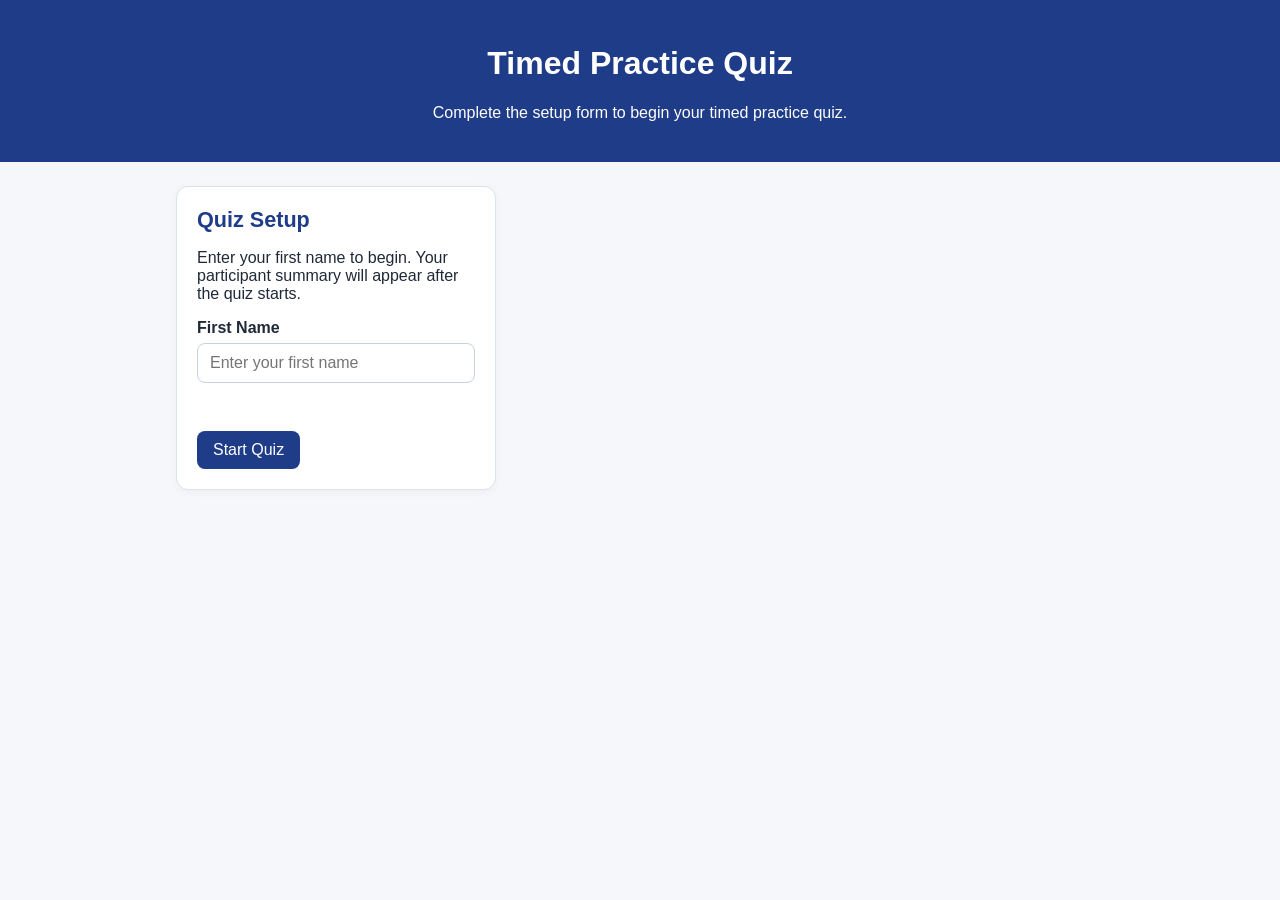
==== week-7/starter/index.html @ eaab8977 "Refactor quiz functions using function composition" ====
<!-- ==================================================
     Timed Practice Quiz Application
     ==================================================
     This HTML document provides a timed math quiz interface.
     - Participants enter their first name to start
     - A countdown timer tracks remaining quiz time
     - Users answer 5 math problems
     - Results display showing total correct answers
     ================================================== -->

<!DOCTYPE html>
<html lang="en">
  <head>
    <meta charset="utf-8" />
    <meta name="viewport" content="width=device-width,initial-scale=1.0" />
    <title>Timed Practice Quiz</title>
    <link rel="stylesheet" href="styles.css" />
    <script src="app.js" defer></script>
  </head>
  <body>
    <!-- Page header with title and instructions -->
    <header>
      <h1>Timed Practice Quiz</h1>
      <p>Complete the setup form to begin your timed practice quiz.</p>
    </header>
    <main>
      <!-- Two-column layout: sidebar (left) and quiz section (right) -->
      <div class="app-grid">
        <!-- Left sidebar with setup form and summary -->
        <aside class="sidebar">
          <!-- Quiz setup form - initial data entry -->
          <section class="setup-section">
            <h2>Quiz Setup</h2>

            <p class="section-note">
              Enter your first name to begin. Your participant summary will
              appear after the quiz starts.
            </p>

            <!-- Data entry form for participant information -->
            <form id="quizSetup" novalidate>
              <!-- First name input field -->
              <div class="form-row">
                <label for="firstName">First Name</label>
                <input
                  type="text"
                  id="firstName"
                  name="firstName"
                  placeholder="Enter your first name"
                  required
                />
              </div>

              <!-- Error message display area -->
              <p id="errorBox" class="error-box"></p>

              <!-- Form submission button -->
              <div class="form-actions">
                <button type="submit" id="startQuizBtn">Start Quiz</button>
              </div>
            </form>
          </section>

          <!-- Participant summary - shown after quiz starts -->
          <section id="summarySection" class="summary-section hidden">
            <h2>Participant Summary</h2>

            <!-- Display confirmed participant information -->
            <div class="summary-grid">
              <p>
                <strong>First Name:</strong>
                <span id="summaryFirstName"></span>
              </p>
            </div>
          </section>
        </aside>

        <!-- Main quiz section - shown after quiz starts -->
        <section id="quizSection" class="quiz-section hidden">
          <!-- Header with title and countdown timer -->
          <div class="quiz-header">
            <div>
              <h2>Quiz Questions</h2>
              <p class="section-note">
                Answer each question before the timer reaches zero.
              </p>
            </div>

            <!-- Countdown timer display -->
            <div class="timer-box">
              <span class="timer-label">Time Left</span>
              <!-- Display current time remaining -->
              <input id="quizClock" value="60" readonly />
            </div>
          </div>

          <!-- Quiz questions container -->
          <div id="quizQuestions" class="questions-list">
            <!-- Question 1 -->
            <div class="question-row">
              <div class="question-content">
                <div class="question-text">
                  <label for="question1">1) 5 + 2x = 25</label>
                </div>
                <!-- User input for question 1 -->
                <div class="question-input">
                  <input id="question1" type="text" />
                </div>
              </div>
            </div>

            <!-- Question 2 -->
            <div class="question-row">
              <div class="question-content">
                <div class="question-text">
                  <label for="question2">2) 30 - 5x = 10</label>
                </div>
                <div class="question-input">
                  <input id="question2" type="text" />
                </div>
              </div>
            </div>

            <!-- Question 3 -->
            <div class="question-row">
              <div class="question-content">
                <div class="question-text">
                  <label for="question3">3) 6 + 3x = -12</label>
                </div>
                <div class="question-input">
                  <input id="question3" type="text" />
                </div>
              </div>
            </div>

            <!-- Question 4 -->
            <div class="question-row">
              <div class="question-content">
                <div class="question-text">
                  <label for="question4">4) 44 - 12x = -16</label>
                </div>
                <div class="question-input">
                  <input id="question4" type="text" />
                </div>
              </div>
            </div>

            <!-- Question 5 -->
            <div class="question-row">
              <div class="question-content">
                <div class="question-text">
                  <label for="question5">5) 48 + 6x = 6</label>
                </div>
                <div class="question-input">
                  <input id="question5" type="text" />
                </div>
              </div>
            </div>
          </div>
        </section>
      </div>

      <!-- Results section - shown when quiz time expires or completes -->
      <section id="resultsSection" class="results-section hidden">
        <h2>Quiz Results</h2>
        <!-- Display score message populated by JavaScript -->
        <p id="resultsMessage"></p>
      </section>
    </main>
  </body>
</html>
---- week-7/starter/styles.css ----
/* ==================================================
   TIMED PRACTICE QUIZ - STYLESHEET
   ==================================================
   Styles for a layout-responsive quiz application with:
   - Sidebar (left) for setup and participant summary
   - Main content area (right) for quiz and results
   - Mobile-responsive design
   - Timer display and countdown styling
   ================================================== */

/* Reset and base styles */
* {
  box-sizing: border-box; /* Include padding/border in element sizing */
}

body {
  margin: 0;
  font-family: Arial, Helvetica, sans-serif;
  background: #f5f7fb; /* Light blue background */
  color: #1f2937; /* Dark gray text */
}
/* Page header */
header {
  background: #1f3c88; /* Dark blue header */
  color: #fff;
  padding: 24px 16px;
  text-align: center;
}

/* Main content container */
main {
  max-width: 960px; /* Limit width on large screens */
  margin: 0 auto;
  padding: 24px 16px 40px;
}
/* Two-column layout: fixed-width sidebar + flexible main area */
.app-grid {
  display: grid;
  grid-template-columns: 320px 1fr; /* 320px sidebar, remaining space for quiz */
  gap: 20px;
  align-items: start;
}
/* Sidebar sections spacing */
.sidebar .setup-section,
.sidebar .summary-section {
  margin-bottom: 16px;
}

/* Card-style section container */
section {
  background: #ffffff;
  border: 1px solid #dbe2ea;
  border-radius: 12px;
  padding: 20px;
  margin-bottom: 20px;
  box-shadow: 0 2px 8px rgba(0, 0, 0, 0.04); /* Subtle shadow for depth */
}
/* Section headings */
h2 {
  margin-top: 0;
  margin-bottom: 16px;
  font-size: 1.35rem;
  color: #1f3c88;
}

/* Form and question spacing */
.form-row,
.question-row {
  margin-bottom: 14px;
}

/* Form labels */
label {
  display: block;
  margin-bottom: 6px;
  font-weight: 600;
}
/* Text inputs and selects */
input[type="text"],
select {
  width: 100%;
  max-width: 320px;
  padding: 10px 12px;
  border: 1px solid #c7d2de;
  border-radius: 8px;
  font-size: 1rem;
  background: #fff;
}

/* Question input styling - narrower for answer boxes */
.question-input input[type="text"],
.question-row input[type="text"] {
  max-width: 120px; /* Limit width for answer inputs */
  width: 100%;
  padding: 8px 10px;
  font-size: 1rem;
}
/* Button styling */
button {
  background: #1f3c88;
  color: #fff;
  border: none;
  border-radius: 8px;
  padding: 10px 16px;
  font-size: 1rem;
  cursor: pointer;
}

/* Button hover state */
button:hover {
  background: #17306f; /* Darker blue on hover */
}
/* Error message display */
.error-box {
  min-height: 22px;
  color: #b42318; /* Red text for errors */
  font-weight: 600;
  margin: 8px 0 12px;
}

/* Summary and results text */
.summary-section p,
.results-section p {
  margin: 8px 0;
}
/* Quiz header with title and timer */
.quiz-header {
  display: flex;
  justify-content: space-between;
  align-items: flex-start;
  gap: 20px;
  margin-bottom: 18px;
}

/* Timer display box */
.timer-box {
  min-width: 140px;
  padding: 14px 12px;
  text-align: center;
  border-radius: 12px;
  background: linear-gradient(180deg, #eef4ff 0%, #e6f0ff 100%); /* Blue gradient background */
  border: 1px solid #c8d8f2;
  box-shadow: 0 4px 12px rgba(31, 60, 136, 0.08);
}

/* Timer display field */
#quizClock {
  width: 80px;
  text-align: center;
  font-size: 1.4rem;
  font-weight: bold;
  border: none;
  background: transparent;
  color: #1f3c88;
} /* Questions container */
.questions-list {
  display: grid;
  grid-template-columns: 1fr;
  gap: 12px; /* Space between question rows */
}

/* Question row wrapper */
.question-row {
  padding: 0; /* Inner spacing handled by .question-content */
  border: none;
  background: transparent;
}

/* Question card container */
.question-content {
  display: flex;
  justify-content: space-between;
  align-items: center;
  gap: 12px;
  padding: 14px;
  border: 1px solid #e5e7eb;
  border-radius: 10px;
  background: #fff;
}

/* Question text */
.question-text {
  flex: 1 1 auto; /* Expand to fill available space */
  font-weight: 600;
  color: #0f172a;
}

/* Question input area */
.question-input {
  flex: 0 0 140px; /* Fixed width for answer inputs */
  display: flex;
  align-items: center;
}
/* Question row background */
.question-row {
  padding: 14px;
  border: 1px solid #e5e7eb;
  border-radius: 10px;
  background: #fafbfc;
}

/* Styling for incorrect answers */
.question-row input.wronganswer {
  background: #fde8e8; /* Light red background */
  border-color: #f5a5a5;
  color: #991b1b; /* Dark red text */
}

/* Hidden class for toggling section visibility */
.hidden {
  display: none;
} /* ==================================================
   RESPONSIVE DESIGN - Mobile and Tablet
   ================================================== */
@media (max-width: 800px) {
  /* Stack sidebar and quiz on top of each other */
  .app-grid {
    grid-template-columns: 1fr;
  }

  /* Stack quiz header items vertically on mobile */
  .quiz-header {
    flex-direction: column;
    align-items: stretch;
  }

  /* Adjust timer positioning on mobile */
  .timer-box {
    margin-top: 8px;
    align-self: flex-end;
    min-width: 120px;
  }
}
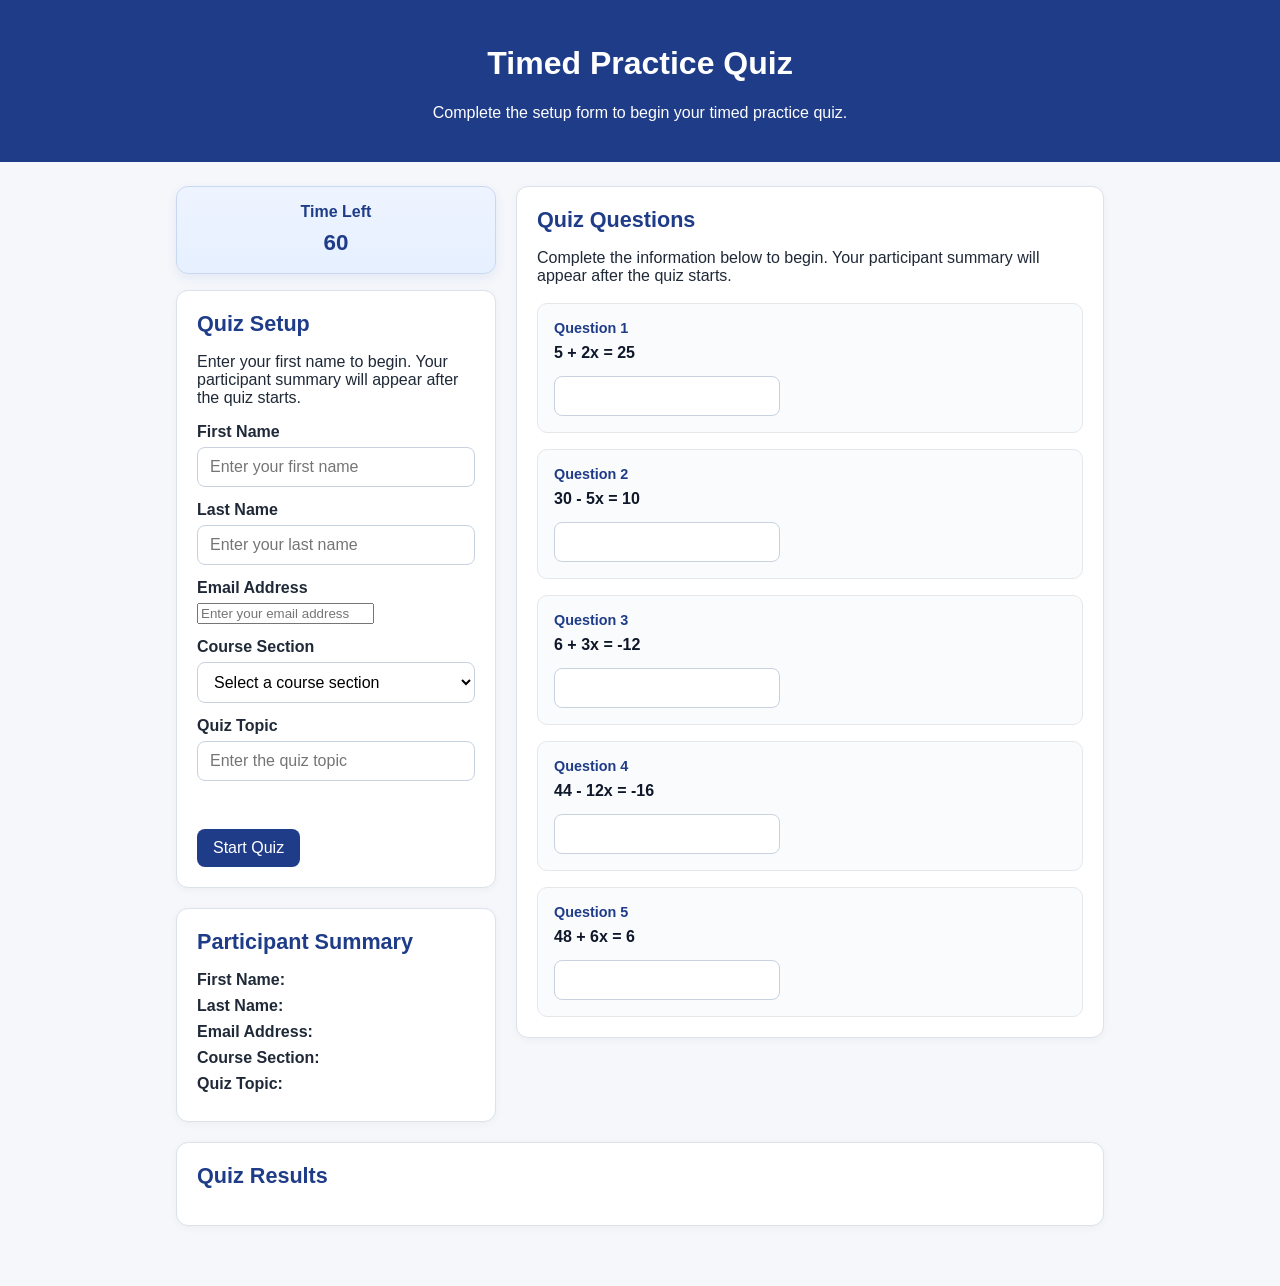
==== commit 527aa7a5: "final changes for assignment 8.2 part 2 form validation" ====
--- a/week-7/starter/index.html
+++ b/week-7/starter/index.html
@@ -17,18 +17,26 @@
     <link rel="stylesheet" href="styles.css" />
     <script src="app.js" defer></script>
   </head>
+
   <body>
     <!-- Page header with title and instructions -->
     <header>
       <h1>Timed Practice Quiz</h1>
       <p>Complete the setup form to begin your timed practice quiz.</p>
     </header>
+
     <main>
       <!-- Two-column layout: sidebar (left) and quiz section (right) -->
       <div class="app-grid">
-        <!-- Left sidebar with setup form and summary -->
+        <!-- Left sidebar -->
         <aside class="sidebar">
-          <!-- Quiz setup form - initial data entry -->
+          <!-- Countdown timer moved into the sidebar -->
+          <div class="timer-box">
+            <span class="timer-label">Time Left</span>
+            <input id="quizClock" value="60" readonly />
+          </div>
+
+          <!-- Quiz setup form -->
           <section class="setup-section">
             <h2>Quiz Setup</h2>
 
@@ -51,6 +59,54 @@
                 />
               </div>
 
+              <!-- Last name input field -->
+              <div class="form-row">
+                <label for="lastName">Last Name</label>
+                <input
+                  type="text"
+                  id="lastName"
+                  name="lastName"
+                  placeholder="Enter your last name"
+                  required
+                />
+              </div>
+
+              <!-- Email address input field -->
+              <div class="form-row">
+                <label for="emailAddress">Email Address</label>
+                <input
+                  type="email"
+                  id="emailAddress"
+                  name="emailAddress"
+                  placeholder="Enter your email address"
+                  required
+                />
+              </div>
+
+              <!-- Course section dropdown -->
+              <div class="form-row">
+                <label for="courseSection">Course Section</label>
+                <select id="courseSection" name="courseSection" required>
+                  <option value="">Select a course section</option>
+                  <option value="WEB 231">WEB 231</option>
+                  <option value="WEB 330">WEB 330</option>
+                  <option value="WEB 340">WEB 340</option>
+                  <option value="WEB 425">WEB 425</option>
+                </select>
+              </div>
+
+              <!-- Quiz topic input field -->
+              <div class="form-row">
+                <label for="quizTopic">Quiz Topic</label>
+                <input
+                  type="text"
+                  id="quizTopic"
+                  name="quizTopic"
+                  placeholder="Enter the quiz topic"
+                  required
+                />
+              </div>
+
               <!-- Error message display area -->
               <p id="errorBox" class="error-box"></p>
 
@@ -61,48 +117,59 @@
             </form>
           </section>
 
-          <!-- Participant summary - shown after quiz starts -->
+          <!-- Participant summary -->
           <section id="summarySection" class="summary-section hidden">
             <h2>Participant Summary</h2>
 
-            <!-- Display confirmed participant information -->
             <div class="summary-grid">
               <p>
                 <strong>First Name:</strong>
                 <span id="summaryFirstName"></span>
               </p>
+              <p>
+                <strong>Last Name:</strong>
+                <span id="summaryLastName"></span>
+              </p>
+              <p>
+                <strong>Email Address:</strong>
+                <span id="summaryEmailAddress"></span>
+              </p>
+              <p>
+                <strong>Course Section:</strong>
+                <span id="summaryCourseSection"></span>
+              </p>
+              <p>
+                <strong>Quiz Topic:</strong>
+                <span id="summaryQuizTopic"></span>
+              </p>
             </div>
           </section>
         </aside>
 
-        <!-- Main quiz section - shown after quiz starts -->
+        <!-- Main quiz section -->
         <section id="quizSection" class="quiz-section hidden">
-          <!-- Header with title and countdown timer -->
+          <!-- Quiz header -->
           <div class="quiz-header">
             <div>
               <h2>Quiz Questions</h2>
               <p class="section-note">
-                Answer each question before the timer reaches zero.
-              </p>
-            </div>
-
-            <!-- Countdown timer display -->
-            <div class="timer-box">
-              <span class="timer-label">Time Left</span>
-              <!-- Display current time remaining -->
-              <input id="quizClock" value="60" readonly />
+                Complete the information below to begin. Your participant
+                summary will appear after the quiz starts.
+              </p>
             </div>
           </div>
 
-          <!-- Quiz questions container -->
+          <!-- Quiz questions -->
           <div id="quizQuestions" class="questions-list">
             <!-- Question 1 -->
             <div class="question-row">
               <div class="question-content">
-                <div class="question-text">
-                  <label for="question1">1) 5 + 2x = 25</label>
-                </div>
-                <!-- User input for question 1 -->
+                <div class="question-label">Question 1</div>
+
+                <div class="question-text">
+                  <label for="question1">5 + 2x = 25</label>
+                </div>
+
                 <div class="question-input">
                   <input id="question1" type="text" />
                 </div>
@@ -112,9 +179,12 @@
             <!-- Question 2 -->
             <div class="question-row">
               <div class="question-content">
-                <div class="question-text">
-                  <label for="question2">2) 30 - 5x = 10</label>
-                </div>
+                <div class="question-label">Question 2</div>
+
+                <div class="question-text">
+                  <label for="question2">30 - 5x = 10</label>
+                </div>
+
                 <div class="question-input">
                   <input id="question2" type="text" />
                 </div>
@@ -124,9 +194,12 @@
             <!-- Question 3 -->
             <div class="question-row">
               <div class="question-content">
-                <div class="question-text">
-                  <label for="question3">3) 6 + 3x = -12</label>
-                </div>
+                <div class="question-label">Question 3</div>
+
+                <div class="question-text">
+                  <label for="question3">6 + 3x = -12</label>
+                </div>
+
                 <div class="question-input">
                   <input id="question3" type="text" />
                 </div>
@@ -136,9 +209,12 @@
             <!-- Question 4 -->
             <div class="question-row">
               <div class="question-content">
-                <div class="question-text">
-                  <label for="question4">4) 44 - 12x = -16</label>
-                </div>
+                <div class="question-label">Question 4</div>
+
+                <div class="question-text">
+                  <label for="question4">44 - 12x = -16</label>
+                </div>
+
                 <div class="question-input">
                   <input id="question4" type="text" />
                 </div>
@@ -148,9 +224,12 @@
             <!-- Question 5 -->
             <div class="question-row">
               <div class="question-content">
-                <div class="question-text">
-                  <label for="question5">5) 48 + 6x = 6</label>
-                </div>
+                <div class="question-label">Question 5</div>
+
+                <div class="question-text">
+                  <label for="question5">48 + 6x = 6</label>
+                </div>
+
                 <div class="question-input">
                   <input id="question5" type="text" />
                 </div>
@@ -160,10 +239,10 @@
         </section>
       </div>
 
-      <!-- Results section - shown when quiz time expires or completes -->
+      <!-- Results section -->
       <section id="resultsSection" class="results-section hidden">
         <h2>Quiz Results</h2>
-        <!-- Display score message populated by JavaScript -->
+
         <p id="resultsMessage"></p>
       </section>
     </main>
--- a/week-7/starter/styles.css
+++ b/week-7/starter/styles.css
@@ -2,26 +2,27 @@
    TIMED PRACTICE QUIZ - STYLESHEET
    ==================================================
    Styles for a layout-responsive quiz application with:
-   - Sidebar (left) for setup and participant summary
-   - Main content area (right) for quiz and results
+   - Sidebar for timer, setup, and participant summary
+   - Main content area for quiz questions and results
+   - Stacked question layout
    - Mobile-responsive design
-   - Timer display and countdown styling
    ================================================== */
 
 /* Reset and base styles */
 * {
-  box-sizing: border-box; /* Include padding/border in element sizing */
+  box-sizing: border-box;
 }
 
 body {
   margin: 0;
   font-family: Arial, Helvetica, sans-serif;
-  background: #f5f7fb; /* Light blue background */
-  color: #1f2937; /* Dark gray text */
-}
+  background: #f5f7fb;
+  color: #1f2937;
+}
+
 /* Page header */
 header {
-  background: #1f3c88; /* Dark blue header */
+  background: #1f3c88;
   color: #fff;
   padding: 24px 16px;
   text-align: center;
@@ -29,21 +30,27 @@
 
 /* Main content container */
 main {
-  max-width: 960px; /* Limit width on large screens */
+  max-width: 960px;
   margin: 0 auto;
   padding: 24px 16px 40px;
 }
-/* Two-column layout: fixed-width sidebar + flexible main area */
+
+/* Two-column application layout */
 .app-grid {
   display: grid;
-  grid-template-columns: 320px 1fr; /* 320px sidebar, remaining space for quiz */
+  grid-template-columns: 320px 1fr;
   gap: 20px;
   align-items: start;
 }
-/* Sidebar sections spacing */
-.sidebar .setup-section,
-.sidebar .summary-section {
+
+.sidebar .timer-box {
+  width: 100%;
+  padding: 16px 12px;
   margin-bottom: 16px;
+  text-align: center;
+  border: 1px solid #c8d8f2;
+  border-radius: 12px;
+  background: linear-gradient(180deg, #eef4ff 0%, #e6f0ff 100%);
 }
 
 /* Card-style section container */
@@ -53,8 +60,9 @@
   border-radius: 12px;
   padding: 20px;
   margin-bottom: 20px;
-  box-shadow: 0 2px 8px rgba(0, 0, 0, 0.04); /* Subtle shadow for depth */
-}
+  box-shadow: 0 2px 8px rgba(0, 0, 0, 0.04);
+}
+
 /* Section headings */
 h2 {
   margin-top: 0;
@@ -63,9 +71,8 @@
   color: #1f3c88;
 }
 
-/* Form and question spacing */
-.form-row,
-.question-row {
+/* Form spacing */
+.form-row {
   margin-bottom: 14px;
 }
 
@@ -75,8 +82,9 @@
   margin-bottom: 6px;
   font-weight: 600;
 }
+
 /* Text inputs and selects */
-input[type="text"],
+input[type='text'],
 select {
   width: 100%;
   max-width: 320px;
@@ -87,14 +95,6 @@
   background: #fff;
 }
 
-/* Question input styling - narrower for answer boxes */
-.question-input input[type="text"],
-.question-row input[type="text"] {
-  max-width: 120px; /* Limit width for answer inputs */
-  width: 100%;
-  padding: 8px 10px;
-  font-size: 1rem;
-}
 /* Button styling */
 button {
   background: #1f3c88;
@@ -106,14 +106,14 @@
   cursor: pointer;
 }
 
-/* Button hover state */
 button:hover {
-  background: #17306f; /* Darker blue on hover */
-}
+  background: #17306f;
+}
+
 /* Error message display */
 .error-box {
   min-height: 22px;
-  color: #b42318; /* Red text for errors */
+  color: #b42318;
   font-weight: 600;
   margin: 8px 0 12px;
 }
@@ -123,24 +123,29 @@
 .results-section p {
   margin: 8px 0;
 }
-/* Quiz header with title and timer */
-.quiz-header {
-  display: flex;
-  justify-content: space-between;
-  align-items: flex-start;
-  gap: 20px;
-  margin-bottom: 18px;
-}
-
-/* Timer display box */
+
+/* ==================================================
+   TIMER
+   ================================================== */
+
+/* Timer now appears in the sidebar above Quiz Setup */
 .timer-box {
   min-width: 140px;
   padding: 14px 12px;
+  margin-bottom: 16px;
   text-align: center;
   border-radius: 12px;
-  background: linear-gradient(180deg, #eef4ff 0%, #e6f0ff 100%); /* Blue gradient background */
+  background: linear-gradient(180deg, #eef4ff 0%, #e6f0ff 100%);
   border: 1px solid #c8d8f2;
   box-shadow: 0 4px 12px rgba(31, 60, 136, 0.08);
+}
+
+/* Timer label */
+.timer-label {
+  display: block;
+  margin-bottom: 8px;
+  font-weight: 600;
+  color: #1f3c88;
 }
 
 /* Timer display field */
@@ -152,82 +157,49 @@
   border: none;
   background: transparent;
   color: #1f3c88;
-} /* Questions container */
+}
+
+/* ==================================================
+   QUIZ
+   ================================================== */
+
+.quiz-header {
+  margin-bottom: 18px;
+}
+
+/* Questions container */
 .questions-list {
   display: grid;
   grid-template-columns: 1fr;
-  gap: 12px; /* Space between question rows */
-}
-
-/* Question row wrapper */
+  gap: 16px;
+}
+
+/* Individual question card */
 .question-row {
-  padding: 0; /* Inner spacing handled by .question-content */
-  border: none;
-  background: transparent;
-}
-
-/* Question card container */
-.question-content {
-  display: flex;
-  justify-content: space-between;
-  align-items: center;
-  gap: 12px;
-  padding: 14px;
-  border: 1px solid #e5e7eb;
-  border-radius: 10px;
-  background: #fff;
-}
-
-/* Question text */
-.question-text {
-  flex: 1 1 auto; /* Expand to fill available space */
-  font-weight: 600;
-  color: #0f172a;
-}
-
-/* Question input area */
-.question-input {
-  flex: 0 0 140px; /* Fixed width for answer inputs */
-  display: flex;
-  align-items: center;
-}
-/* Question row background */
-.question-row {
-  padding: 14px;
+  padding: 16px;
   border: 1px solid #e5e7eb;
   border-radius: 10px;
   background: #fafbfc;
 }
 
-/* Styling for incorrect answers */
-.question-row input.wronganswer {
-  background: #fde8e8; /* Light red background */
-  border-color: #f5a5a5;
-  color: #991b1b; /* Dark red text */
-}
-
-/* Hidden class for toggling section visibility */
-.hidden {
-  display: none;
-} /* ==================================================
-   RESPONSIVE DESIGN - Mobile and Tablet
-   ================================================== */
-@media (max-width: 800px) {
-  /* Stack sidebar and quiz on top of each other */
-  .app-grid {
-    grid-template-columns: 1fr;
-  }
-
-  /* Stack quiz header items vertically on mobile */
-  .quiz-header {
-    flex-direction: column;
-    align-items: stretch;
-  }
-
-  /* Adjust timer positioning on mobile */
-  .timer-box {
-    margin-top: 8px;
-    align-self: flex-end;
-    min-width: 120px;
-  }
-}
+/* Stack question elements vertically */
+.question-content {
+  display: flex;
+  flex-direction: column;
+  align-items: flex-start;
+  gap: 8px;
+}
+
+/* Question number label */
+.question-label {
+  font-size: 0.9rem;
+  font-weight: bold;
+  color: #1f3c88;
+}
+
+/* Question equation text */
+.question-text {
+  width: 100%;
+  font-weight: 600;
+  color: #0f172a;
+}
